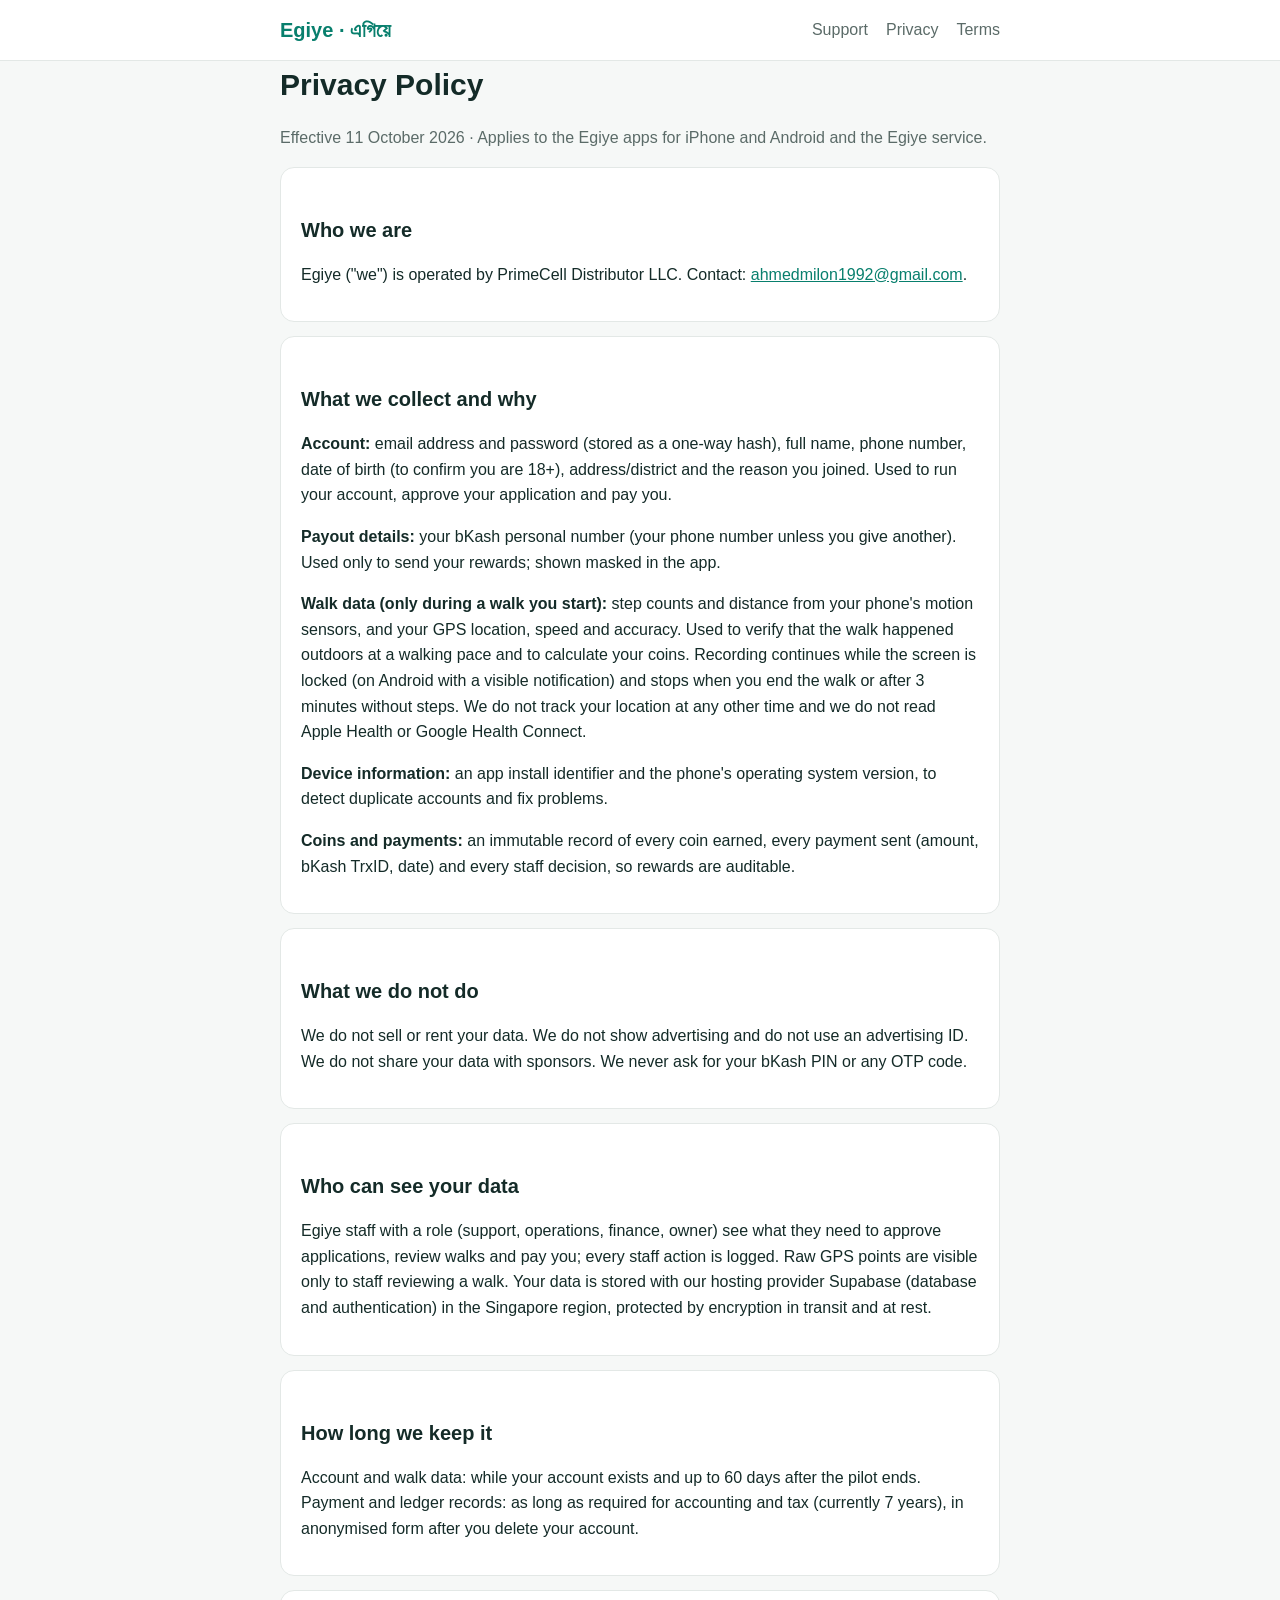
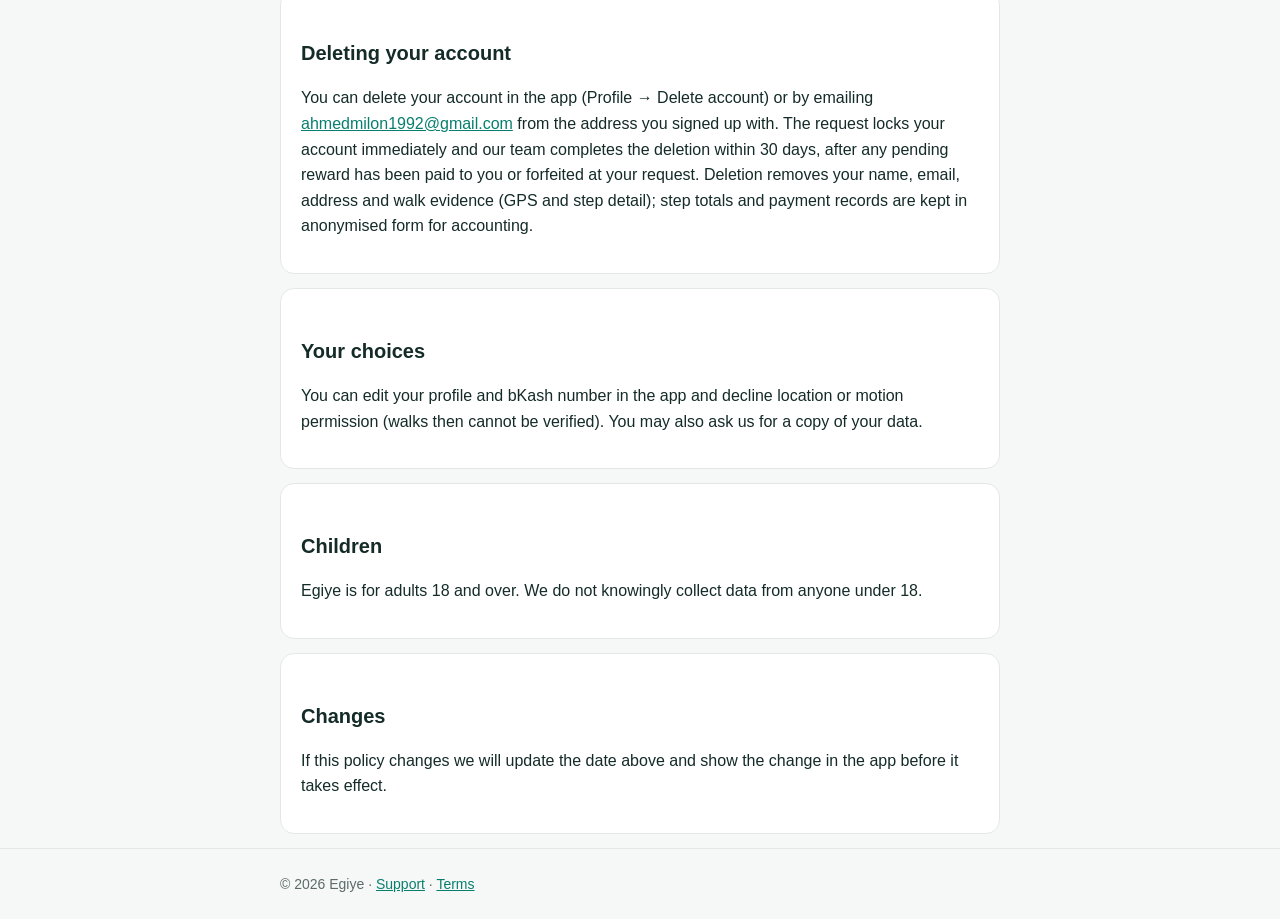
==== privacy.html @ 22db54a6 "Create privacy.html" ====
<!doctype html><html lang="en"><head><meta charset="utf-8"><meta name="viewport" content="width=device-width,initial-scale=1"><title>Egiye — Privacy Policy</title><link rel="stylesheet" href="style.css"></head>
<body><header><div class="wrap"><a class="brand" href="index.html">Egiye · এগিয়ে</a><nav><a href="support.html">Support</a><a href="privacy.html">Privacy</a><a href="terms.html">Terms</a></nav></div></header>
<main class="wrap"><h1>Privacy Policy</h1><p class="muted">Effective 11 October 2026 · Applies to the Egiye apps for iPhone and Android and the Egiye service.</p>
<div class="card"><h2>Who we are</h2><p>Egiye ("we") is operated by PrimeCell Distributor LLC. Contact: <a href="mailto:ahmedmilon1992@gmail.com">ahmedmilon1992@gmail.com</a>.</p></div>
<div class="card"><h2>What we collect and why</h2>
<p><strong>Account:</strong> email address and password (stored as a one-way hash), full name, phone number, date of birth (to confirm you are 18+), address/district and the reason you joined. Used to run your account, approve your application and pay you.</p>
<p><strong>Payout details:</strong> your bKash personal number (your phone number unless you give another). Used only to send your rewards; shown masked in the app.</p>
<p><strong>Walk data (only during a walk you start):</strong> step counts and distance from your phone's motion sensors, and your GPS location, speed and accuracy. Used to verify that the walk happened outdoors at a walking pace and to calculate your coins. Recording continues while the screen is locked (on Android with a visible notification) and stops when you end the walk or after 3 minutes without steps. We do not track your location at any other time and we do not read Apple Health or Google Health Connect.</p>
<p><strong>Device information:</strong> an app install identifier and the phone's operating system version, to detect duplicate accounts and fix problems.</p>
<p><strong>Coins and payments:</strong> an immutable record of every coin earned, every payment sent (amount, bKash TrxID, date) and every staff decision, so rewards are auditable.</p></div>
<div class="card"><h2>What we do not do</h2><p>We do not sell or rent your data. We do not show advertising and do not use an advertising ID. We do not share your data with sponsors. We never ask for your bKash PIN or any OTP code.</p></div>
<div class="card"><h2>Who can see your data</h2><p>Egiye staff with a role (support, operations, finance, owner) see what they need to approve applications, review walks and pay you; every staff action is logged. Raw GPS points are visible only to staff reviewing a walk. Your data is stored with our hosting provider Supabase (database and authentication) in the Singapore region, protected by encryption in transit and at rest.</p></div>
<div class="card"><h2>How long we keep it</h2><p>Account and walk data: while your account exists and up to 60 days after the pilot ends. Payment and ledger records: as long as required for accounting and tax (currently 7 years), in anonymised form after you delete your account.</p></div>
<div class="card" id="delete"><h2>Deleting your account</h2><p>You can delete your account in the app (Profile → Delete account) or by emailing <a href="mailto:ahmedmilon1992@gmail.com">ahmedmilon1992@gmail.com</a> from the address you signed up with. The request locks your account immediately and our team completes the deletion within 30 days, after any pending reward has been paid to you or forfeited at your request. Deletion removes your name, email, address and walk evidence (GPS and step detail); step totals and payment records are kept in anonymised form for accounting.</p></div>
<div class="card"><h2>Your choices</h2><p>You can edit your profile and bKash number in the app and decline location or motion permission (walks then cannot be verified). You may also ask us for a copy of your data.</p></div>
<div class="card"><h2>Children</h2><p>Egiye is for adults 18 and over. We do not knowingly collect data from anyone under 18.</p></div>
<div class="card"><h2>Changes</h2><p>If this policy changes we will update the date above and show the change in the app before it takes effect.</p></div>
</main><footer><div class="wrap">© 2026 Egiye · <a href="support.html">Support</a> · <a href="terms.html">Terms</a></div></footer></body></html>
---- style.css ----
:root{--ink:#142b28;--muted:#5b6b68;--teal:#087f6d;--lime:#d9f27a;--bg:#f6f8f7}
*{box-sizing:border-box}body{margin:0;font:16px/1.6 -apple-system,BlinkMacSystemFont,"Segoe UI",Roboto,Helvetica,Arial,sans-serif;color:var(--ink);background:var(--bg)}
header{background:#fff;border-bottom:1px solid #e3e8e6}.wrap{max-width:760px;margin:0 auto;padding:0 20px}
header .wrap{display:flex;align-items:center;justify-content:space-between;height:60px}.brand{font-weight:800;color:var(--teal);text-decoration:none;font-size:20px}
nav a{color:var(--muted);text-decoration:none;margin-left:18px}main{padding:32px 0 64px}h1{font-size:30px;margin:0 0 8px}h2{font-size:20px;margin:28px 0 8px}
.muted{color:var(--muted)}.card{background:#fff;border:1px solid #e3e8e6;border-radius:14px;padding:18px 20px;margin:14px 0}
footer{color:var(--muted);font-size:14px;padding:24px 0;border-top:1px solid #e3e8e6}a{color:var(--teal)}
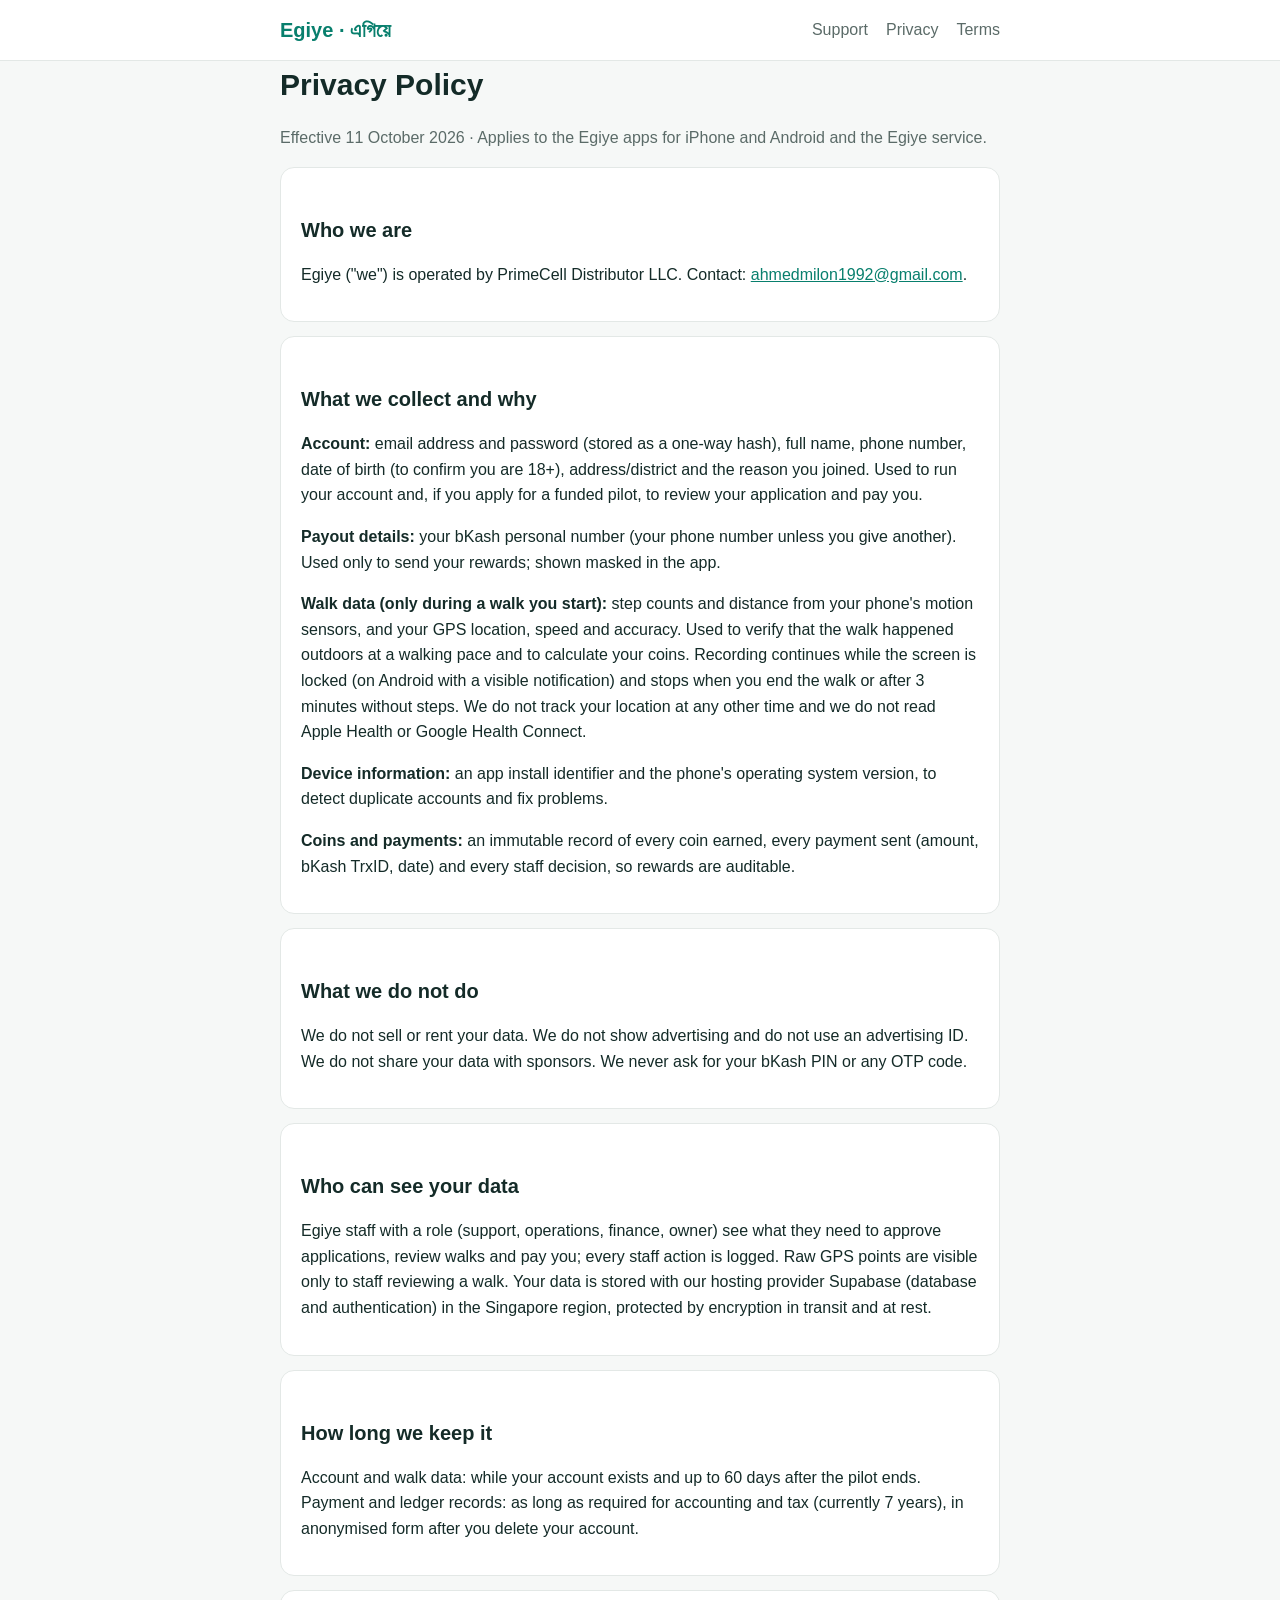
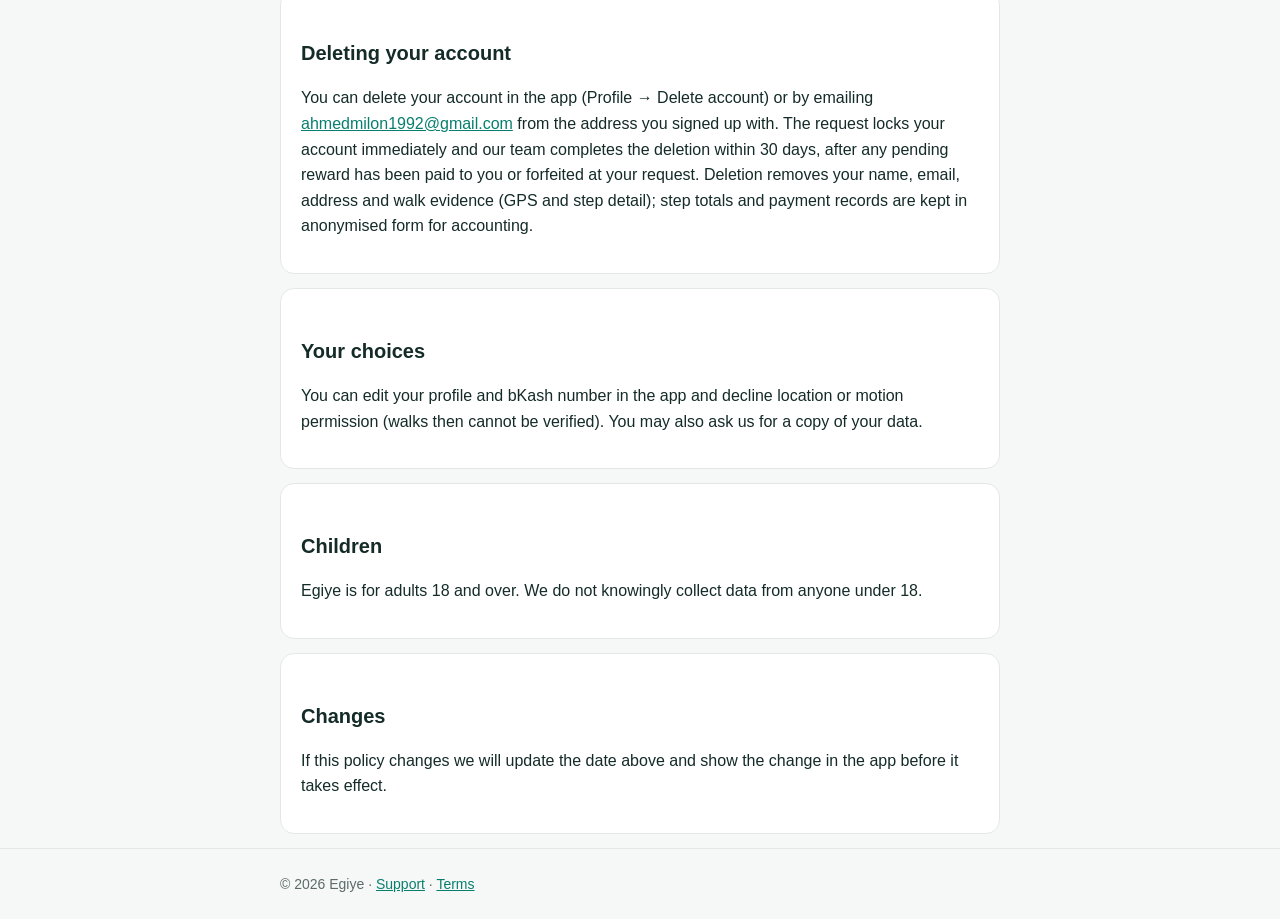
==== commit a0fccfc0: "Update privacy.html" ====
--- a/privacy.html
+++ b/privacy.html
@@ -3,7 +3,7 @@
 <main class="wrap"><h1>Privacy Policy</h1><p class="muted">Effective 11 October 2026 · Applies to the Egiye apps for iPhone and Android and the Egiye service.</p>
 <div class="card"><h2>Who we are</h2><p>Egiye ("we") is operated by PrimeCell Distributor LLC. Contact: <a href="mailto:ahmedmilon1992@gmail.com">ahmedmilon1992@gmail.com</a>.</p></div>
 <div class="card"><h2>What we collect and why</h2>
-<p><strong>Account:</strong> email address and password (stored as a one-way hash), full name, phone number, date of birth (to confirm you are 18+), address/district and the reason you joined. Used to run your account, approve your application and pay you.</p>
+<p><strong>Account:</strong> email address and password (stored as a one-way hash), full name, phone number, date of birth (to confirm you are 18+), address/district and the reason you joined. Used to run your account and, if you apply for a funded pilot, to review your application and pay you.</p>
 <p><strong>Payout details:</strong> your bKash personal number (your phone number unless you give another). Used only to send your rewards; shown masked in the app.</p>
 <p><strong>Walk data (only during a walk you start):</strong> step counts and distance from your phone's motion sensors, and your GPS location, speed and accuracy. Used to verify that the walk happened outdoors at a walking pace and to calculate your coins. Recording continues while the screen is locked (on Android with a visible notification) and stops when you end the walk or after 3 minutes without steps. We do not track your location at any other time and we do not read Apple Health or Google Health Connect.</p>
 <p><strong>Device information:</strong> an app install identifier and the phone's operating system version, to detect duplicate accounts and fix problems.</p>
